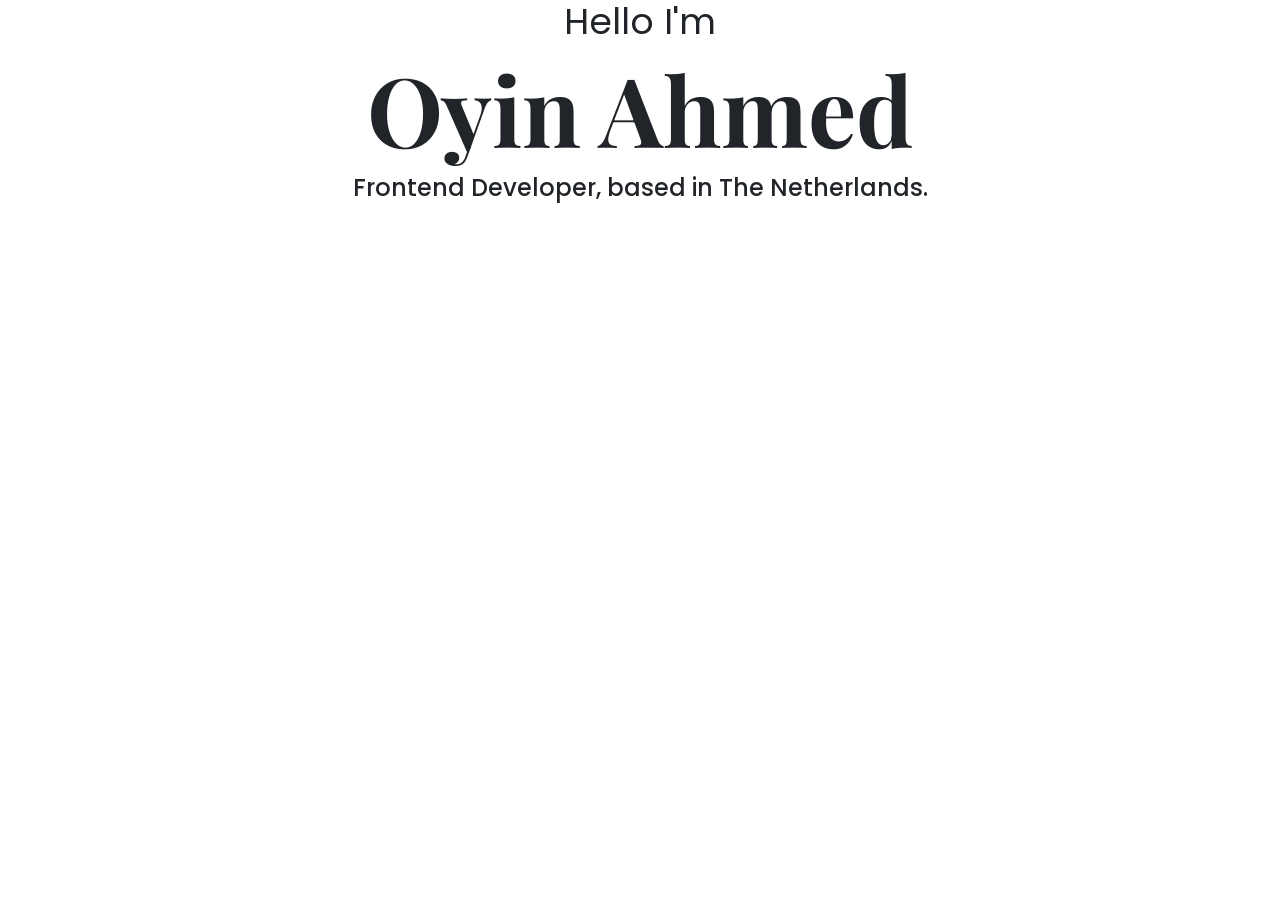
==== index.html @ e1b0105e "created html and src" ====
<!doctype html>
<html lang="en">
  <head>
    <meta charset="UTF-8" />
    <meta name="viewport" content="width=device-width, initial-scale=1.0" />
    <title>Portfolio Project Oyin</title>
    <link
      href="https://cdn.jsdelivr.net/npm/bootstrap@5.3.8/dist/css/bootstrap.min.css"
      rel="stylesheet"
      integrity="sha384-sRIl4kxILFvY47J16cr9ZwB07vP4J8+LH7qKQnuqkuIAvNWLzeN8tE5YBujZqJLB"
      crossorigin="anonymous"
    />
    <script
      src="https://cdn.jsdelivr.net/npm/bootstrap@5.3.8/dist/js/bootstrap.bundle.min.js"
      integrity="sha384-FKyoEForCGlyvwx9Hj09JcYn3nv7wiPVlz7YYwJrWVcXK/BmnVDxM+D2scQbITxI"
      crossorigin="anonymous"
    ></script>
    <link rel="stylesheet" href="src/style.css" />
    <link rel="preconnect" href="https://fonts.googleapis.com" />
    <link rel="preconnect" href="https://fonts.gstatic.com" crossorigin />
    <link
      href="https://fonts.googleapis.com/css2?family=Playfair+Display:ital,wght@0,400..900;1,400..900&family=Poppins:ital,wght@0,100;0,200;0,300;0,400;0,500;0,600;0,700;0,800;0,900;1,100;1,200;1,300;1,400;1,500;1,600;1,700;1,800;1,900&display=swap"
      rel="stylesheet"
    />
  </head>
  <body>
    <h2 class="greetings">Hello I'm</h2>
    <h1>Oyin Ahmed</h1>
    <h2>Frontend Developer, based in The Netherlands.</h2>
  </body>
</html>
---- src/style.css ----
h1,
h2 {
  text-align: center;
}
h2 {
  font-family: "Poppins", sans-serif;
  font-size: 24px;
}
h1 {
  font-family: "Playfair Display", serif;
  font-weight: bold;
  font-size: 96px;
}
.greetings {
  font-size: 36px;
  font-weight: normal;
}
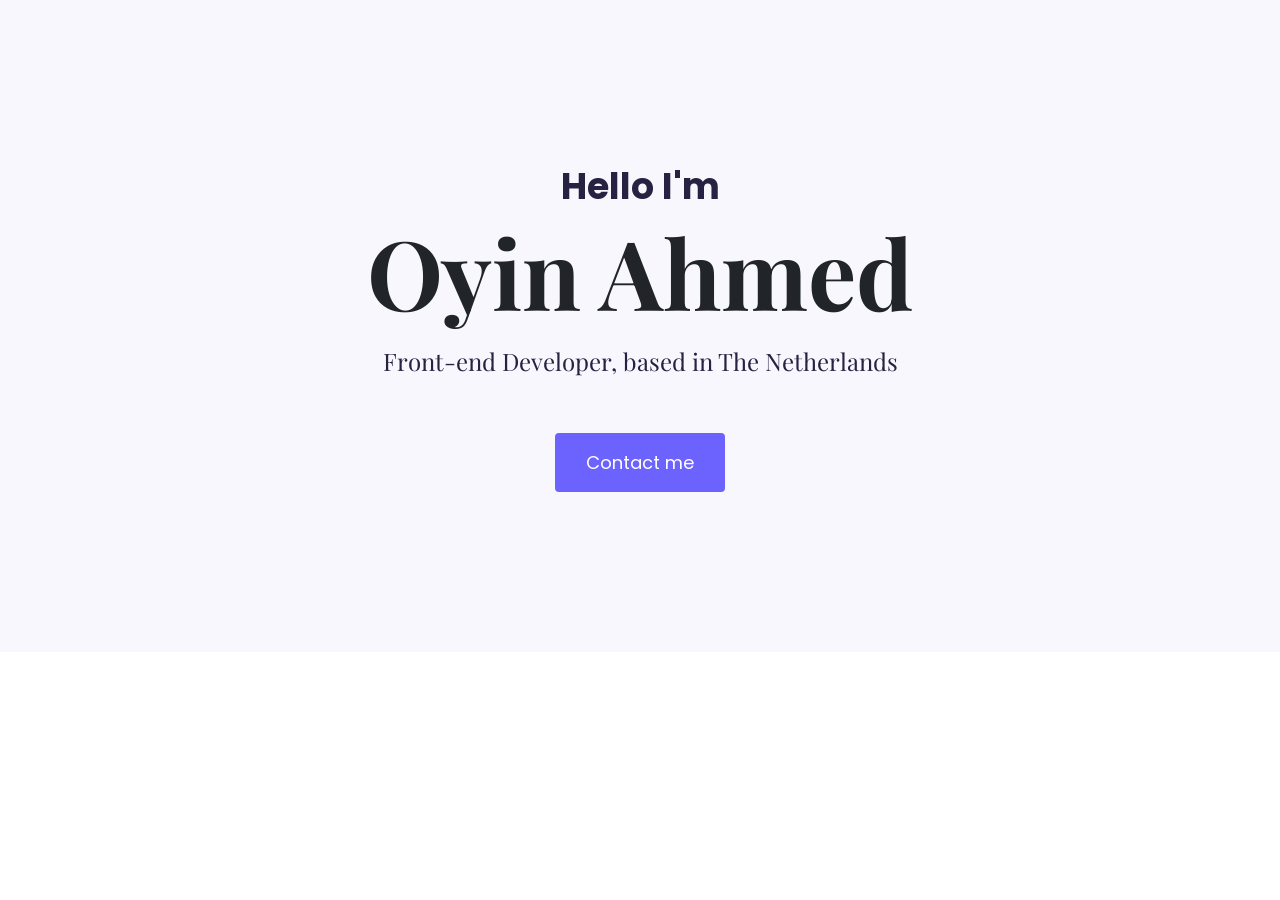
==== commit 7853c380: "added css an root" ====
--- a/index.html
+++ b/index.html
@@ -24,8 +24,13 @@
     />
   </head>
   <body>
-    <h2 class="greetings">Hello I'm</h2>
-    <h1>Oyin Ahmed</h1>
-    <h2>Frontend Developer, based in The Netherlands.</h2>
+    <div class="hero">
+      <p>Hello I'm</p>
+      <h1>Oyin Ahmed</h1>
+      <h2 class="mb-5">Front-end Developer, based in The Netherlands</h2>
+      <div>
+        <a href="#" class="btn btn-branding"> Contact me</a>
+      </div>
+    </div>
   </body>
 </html>
--- a/src/style.css
+++ b/src/style.css
@@ -1,17 +1,49 @@
+:root {
+  --branding-colour: #6c63ff;
+  --secondary-colour: #f9f7fe;
+  --heading-font: "Playfair Display", serif;
+  --default-family: "Poppins", sans-serif;
+}
+body {
+  font-family: var(--default-family);
+}
 h1,
-h2 {
-  text-align: center;
-}
-h2 {
-  font-family: "Poppins", sans-serif;
-  font-size: 24px;
+h2,
+h3,
+h4,
+h5 {
+  font-family: var(--heading-font);
+  font-weight: bold;
 }
 h1 {
-  font-family: "Playfair Display", serif;
-  font-weight: bold;
   font-size: 96px;
 }
-.greetings {
+p {
+  font-weight: normal;
   font-size: 36px;
+}
+.hero {
+  background: var(--secondary-colour);
+  text-align: center;
+  padding: 160px 20px;
+}
+.hero p {
+  font-size: 36px;
+  font-weight: bold;
+  margin: 0;
+  color: #272142;
+}
+.hero h2 {
   font-weight: normal;
+  font-size: 24px;
+  line-height: 2;
+  color: #272142;
 }
+.btn-branding {
+  background-color: var(--branding-colour);
+  color: #ffff;
+  border-radius: 4px;
+  padding: 15px 30px;
+  font-size: 18px;
+  line-height: 27px;
+}
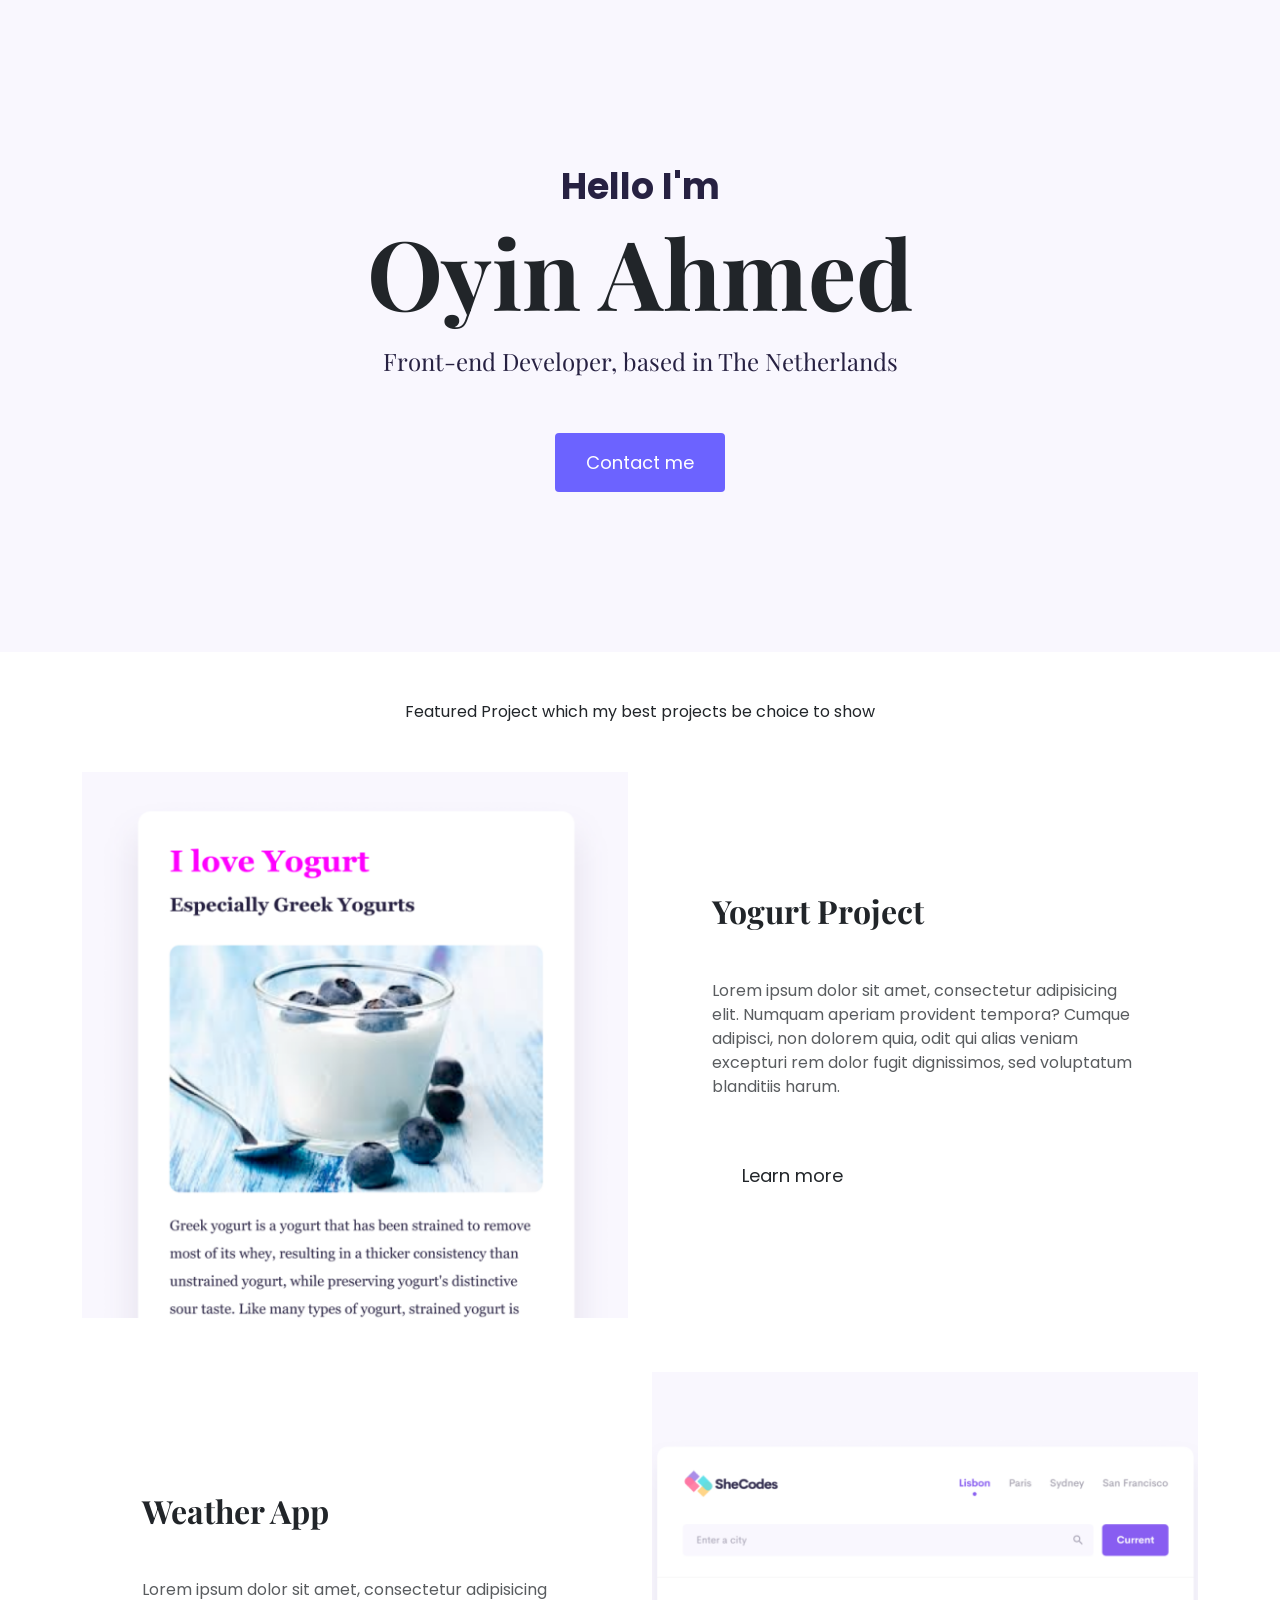
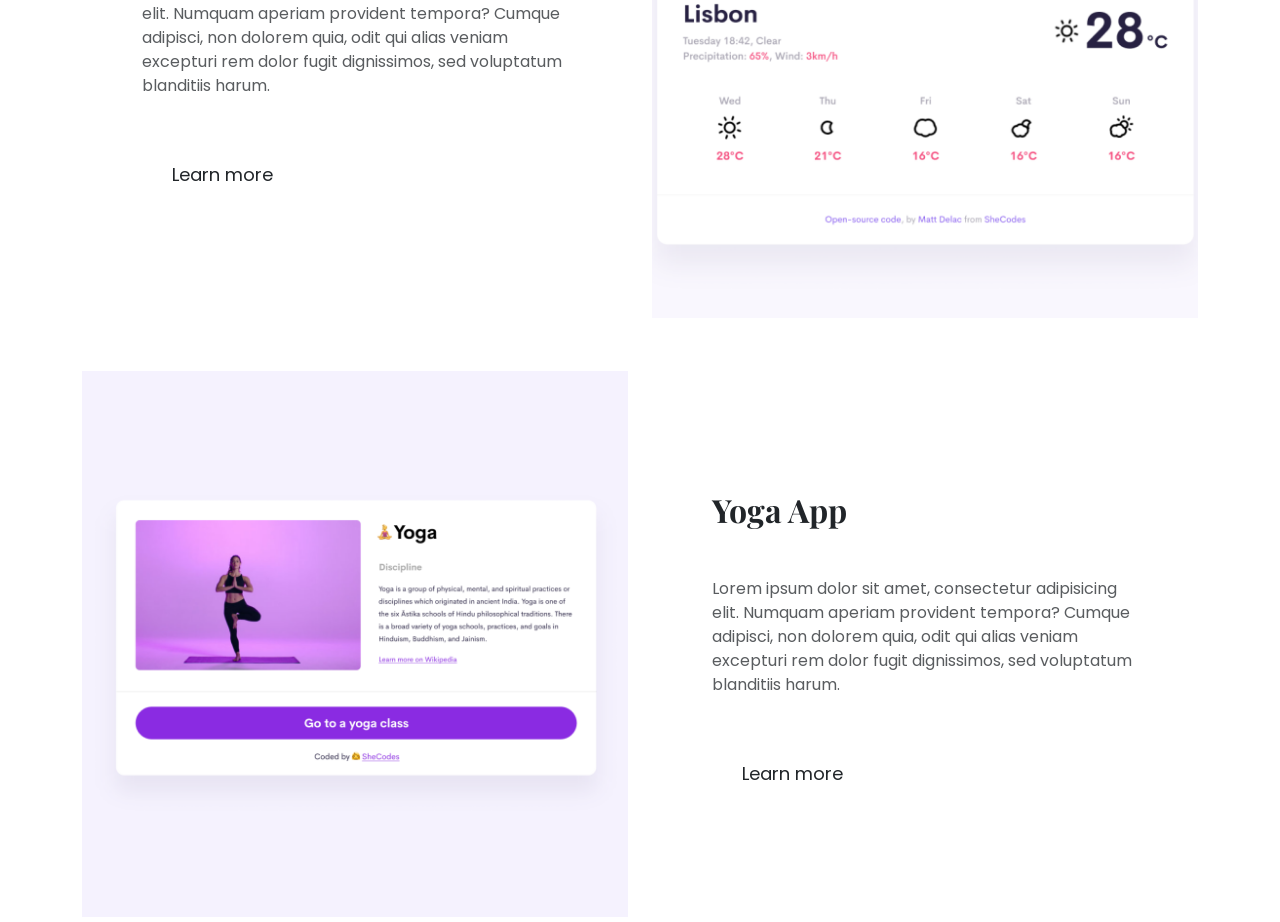
==== commit 402fa9ae: "added and styled projects to the homepage" ====
--- a/index.html
+++ b/index.html
@@ -32,5 +32,61 @@
         <a href="#" class="btn btn-branding"> Contact me</a>
       </div>
     </div>
+    <p class="text-center m-5">
+      Featured Project which my best projects be choice to show
+    </p>
+    <div class="container">
+      <div class="row mb-5">
+        <div class="col d-none d-lg-block">
+          <img src="src/yogurt.png" class="img-fluid" alt="" />
+        </div>
+        <div class="col">
+          <div class="project-desciption">
+            <h2 class="mb-5">Yogurt Project</h2>
+            <p class="mb-5 text-muted">
+              Lorem ipsum dolor sit amet, consectetur adipisicing elit. Numquam
+              aperiam provident tempora? Cumque adipisci, non dolorem quia, odit
+              qui alias veniam excepturi rem dolor fugit dignissimos, sed
+              voluptatum blanditiis harum.
+            </p>
+            <a href="" class="btn btn-branding-outline"> Learn more </a>
+          </div>
+        </div>
+      </div>
+      <div class="row mb-5">
+        <div class="col">
+          <div class="project-desciption">
+            <h2 class="mb-5">Weather App</h2>
+            <p class="mb-5 text-muted">
+              Lorem ipsum dolor sit amet, consectetur adipisicing elit. Numquam
+              aperiam provident tempora? Cumque adipisci, non dolorem quia, odit
+              qui alias veniam excepturi rem dolor fugit dignissimos, sed
+              voluptatum blanditiis harum.
+            </p>
+            <a href="" class="btn btn-branding-outline"> Learn more </a>
+          </div>
+        </div>
+        <div class="col d-none d-lg-block">
+          <img src="src/weather.png" class="img-fluid" alt="" />
+        </div>
+      </div>
+      <div class="row">
+        <div class="col d-none d-lg-block">
+          <img src="src/yoga.png" class="img-fluid" alt="" />
+        </div>
+        <div class="col">
+          <div class="project-desciption">
+            <h2 class="mb-5">Yoga App</h2>
+            <p class="mb-5 text-muted">
+              Lorem ipsum dolor sit amet, consectetur adipisicing elit. Numquam
+              aperiam provident tempora? Cumque adipisci, non dolorem quia, odit
+              qui alias veniam excepturi rem dolor fugit dignissimos, sed
+              voluptatum blanditiis harum.
+            </p>
+            <a href="" class="btn btn-branding-outline"> Learn more </a>
+          </div>
+        </div>
+      </div>
+    </div>
   </body>
 </html>
--- a/src/style.css
+++ b/src/style.css
@@ -20,7 +20,6 @@
 }
 p {
   font-weight: normal;
-  font-size: 36px;
 }
 .hero {
   background: var(--secondary-colour);
@@ -47,3 +46,39 @@
   font-size: 18px;
   line-height: 27px;
 }
+.btn-branding-outline {
+  color: var(--branding-color);
+  border: 1px solid var(--branding-color);
+  border-radius: 4px;
+  font-size: 18px;
+  line-height: 27px;
+  padding: 15px 30px;
+}
+.introduction {
+  text-align: center;
+  line-height: 2;
+  margin: 20px;
+}
+.project-desciption {
+  padding: 120px 60px;
+}
+
+@media (max-width: 900px) {
+  h1 {
+    font-size: 44px;
+    line-height: 2;
+  }
+
+  h2 {
+    font-size: 44px;
+  }
+
+  .hero {
+    padding: 80px 20px;
+  }
+
+  .project-desciption {
+    padding: 0;
+    text-align: center;
+  }
+}
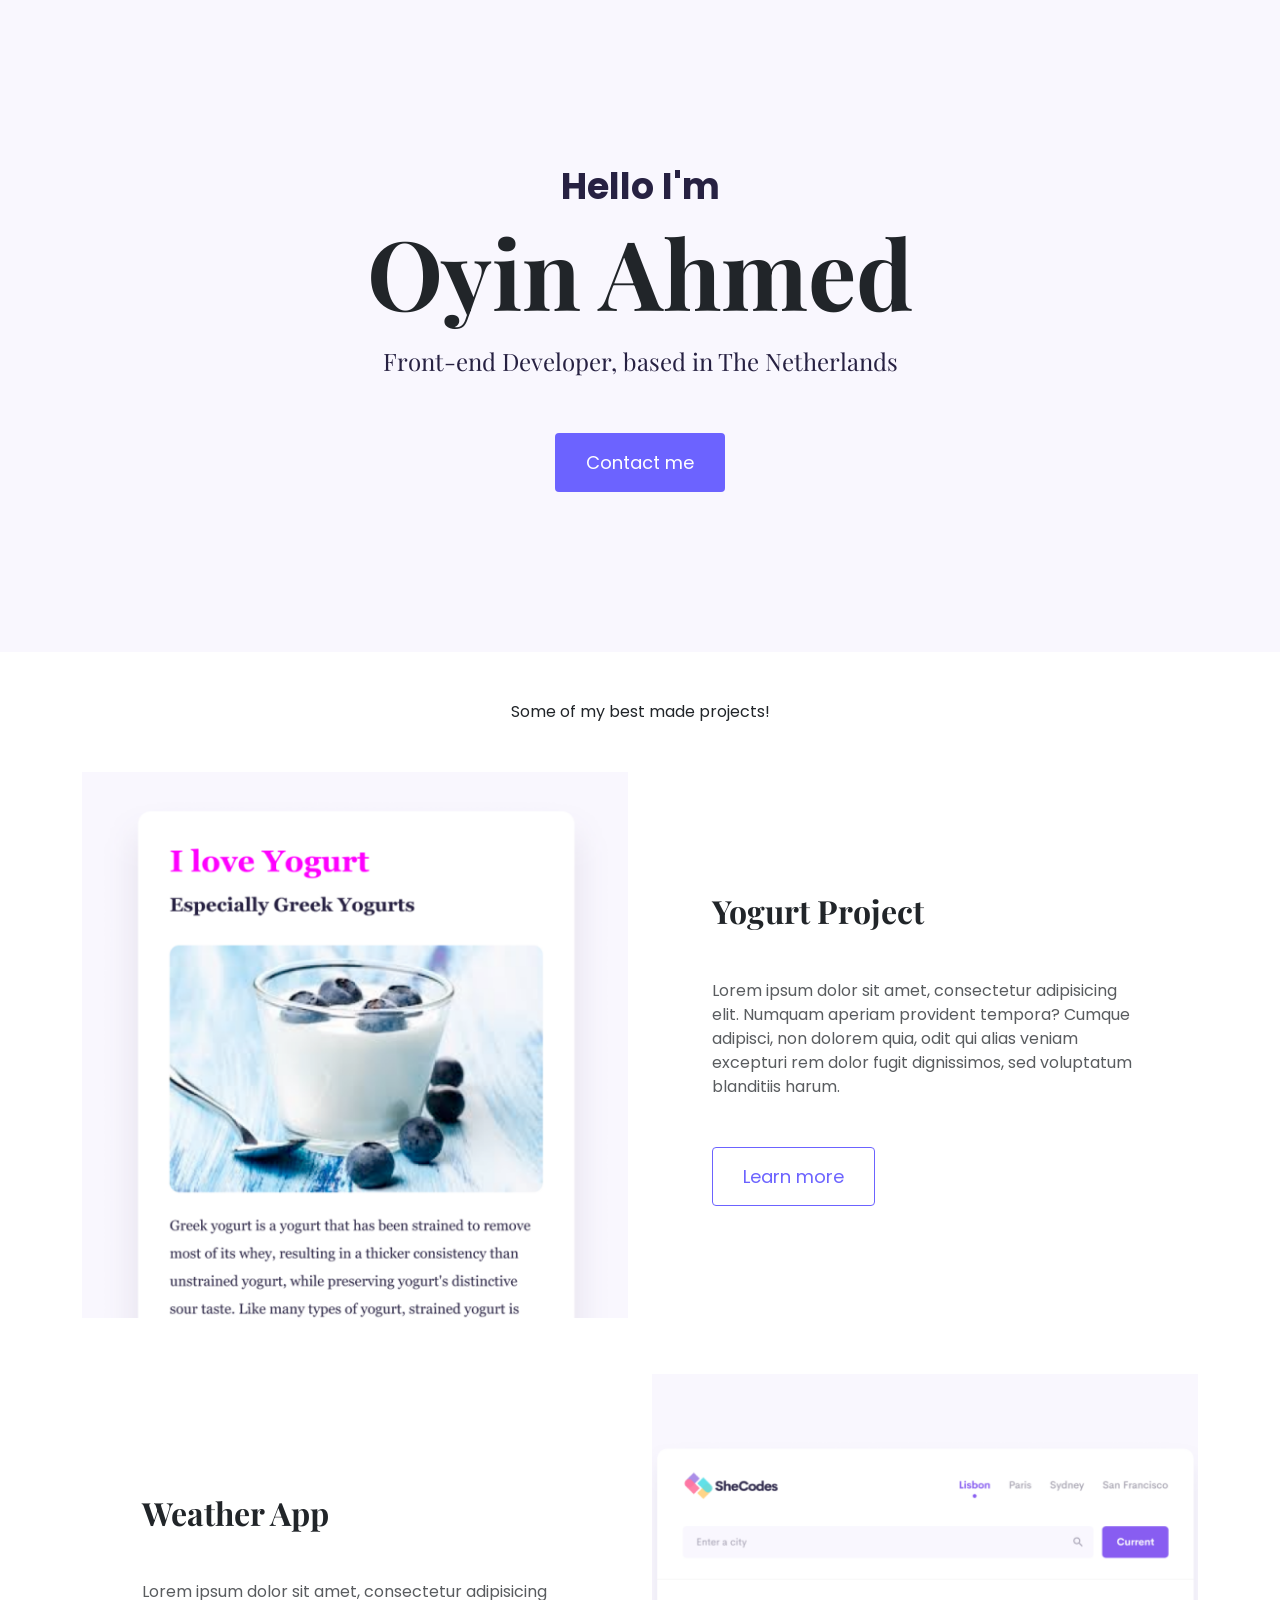
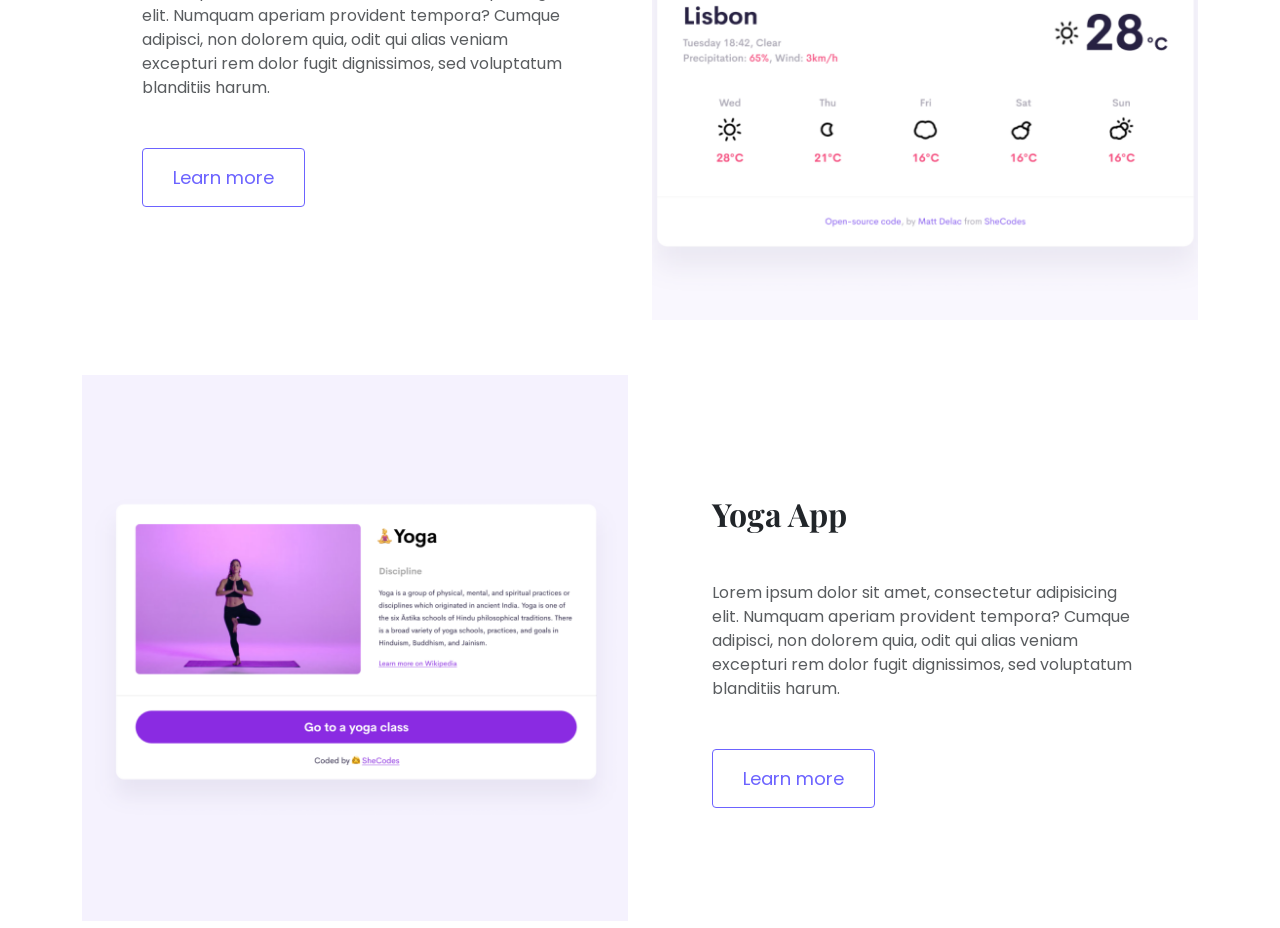
==== commit 858af898: "contact page" ====
--- a/index.html
+++ b/index.html
@@ -29,16 +29,14 @@
       <h1>Oyin Ahmed</h1>
       <h2 class="mb-5">Front-end Developer, based in The Netherlands</h2>
       <div>
-        <a href="#" class="btn btn-branding"> Contact me</a>
+        <a href="contact.html" class="btn btn-branding"> Contact me</a>
       </div>
     </div>
-    <p class="text-center m-5">
-      Featured Project which my best projects be choice to show
-    </p>
+    <p class="text-center m-5">Some of my best made projects!</p>
     <div class="container">
       <div class="row mb-5">
         <div class="col d-none d-lg-block">
-          <img src="src/yogurt.png" class="img-fluid" alt="" />
+          <img src="src/yogurt.png" class="img-fluid" alt="greek yogurt app" />
         </div>
         <div class="col">
           <div class="project-desciption">
@@ -49,7 +47,9 @@
               qui alias veniam excepturi rem dolor fugit dignissimos, sed
               voluptatum blanditiis harum.
             </p>
-            <a href="" class="btn btn-branding-outline"> Learn more </a>
+            <a href="projects.html" class="btn btn-branding-outline">
+              Learn more
+            </a>
           </div>
         </div>
       </div>
@@ -63,16 +63,18 @@
               qui alias veniam excepturi rem dolor fugit dignissimos, sed
               voluptatum blanditiis harum.
             </p>
-            <a href="" class="btn btn-branding-outline"> Learn more </a>
+            <a href="projects.html" class="btn btn-branding-outline">
+              Learn more
+            </a>
           </div>
         </div>
         <div class="col d-none d-lg-block">
-          <img src="src/weather.png" class="img-fluid" alt="" />
+          <img src="src/weather.png" class="img-fluid" alt="weather app" />
         </div>
       </div>
       <div class="row">
         <div class="col d-none d-lg-block">
-          <img src="src/yoga.png" class="img-fluid" alt="" />
+          <img src="src/yoga.png" class="img-fluid" alt="yoga app" />
         </div>
         <div class="col">
           <div class="project-desciption">
@@ -83,7 +85,9 @@
               qui alias veniam excepturi rem dolor fugit dignissimos, sed
               voluptatum blanditiis harum.
             </p>
-            <a href="" class="btn btn-branding-outline"> Learn more </a>
+            <a href="projects.html" class="btn btn-branding-outline">
+              Learn more
+            </a>
           </div>
         </div>
       </div>
--- a/src/style.css
+++ b/src/style.css
@@ -17,6 +17,9 @@
 }
 h1 {
   font-size: 96px;
+}
+h3 {
+  display: auto block;
 }
 p {
   font-weight: normal;
@@ -47,8 +50,8 @@
   line-height: 27px;
 }
 .btn-branding-outline {
-  color: var(--branding-color);
-  border: 1px solid var(--branding-color);
+  color: var(--branding-colour);
+  border: 1px solid var(--branding-colour);
   border-radius: 4px;
   font-size: 18px;
   line-height: 27px;
@@ -72,9 +75,20 @@
   h2 {
     font-size: 44px;
   }
+  .row {
+    text-align: center;
+  }
+
+  .col-lg-6 {
+    margin-bottom: 30px;
+  }
 
   .hero {
     padding: 80px 20px;
+  }
+  .container {
+    padding-left: 20px;
+    padding-right: 20px;
   }
 
   .project-desciption {
@@ -82,3 +96,10 @@
     text-align: center;
   }
 }
+img {
+  transition: transform 0.3s ease;
+}
+
+img:hover {
+  transform: scale(1.02);
+}
